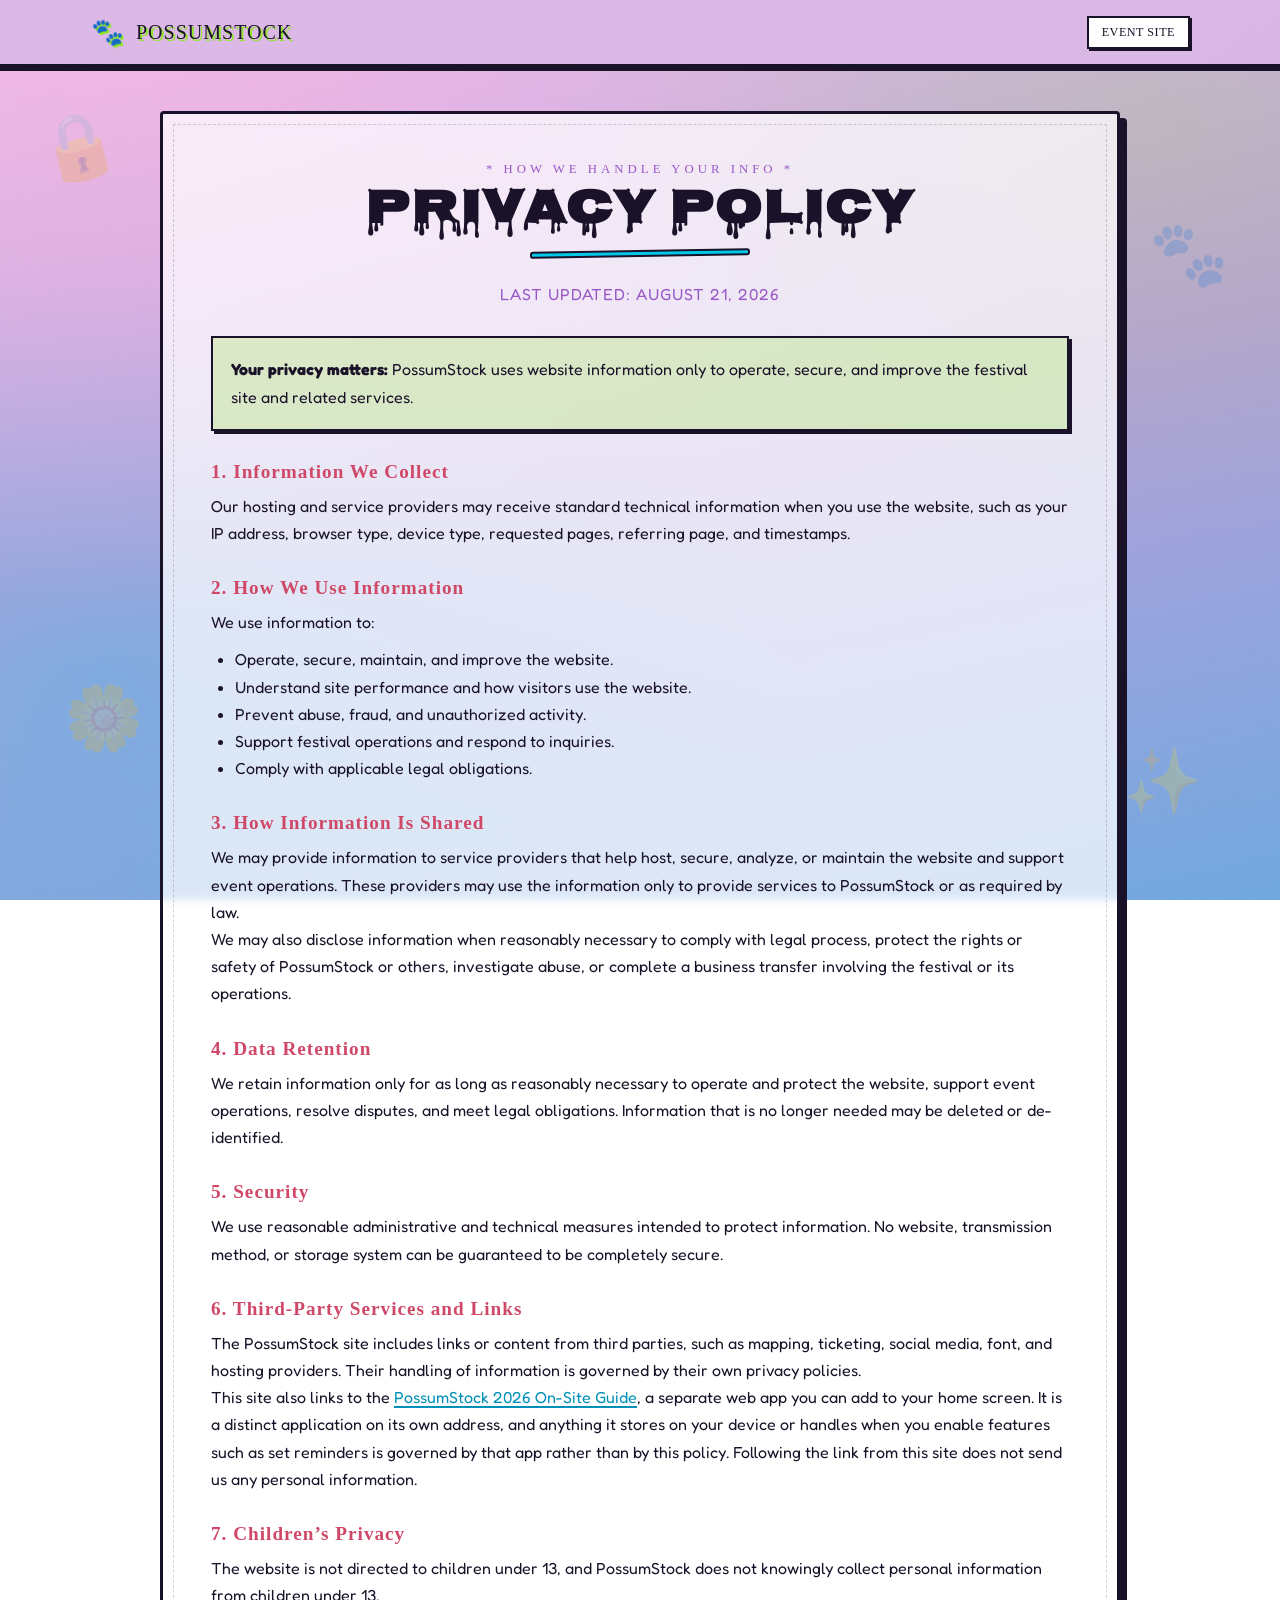
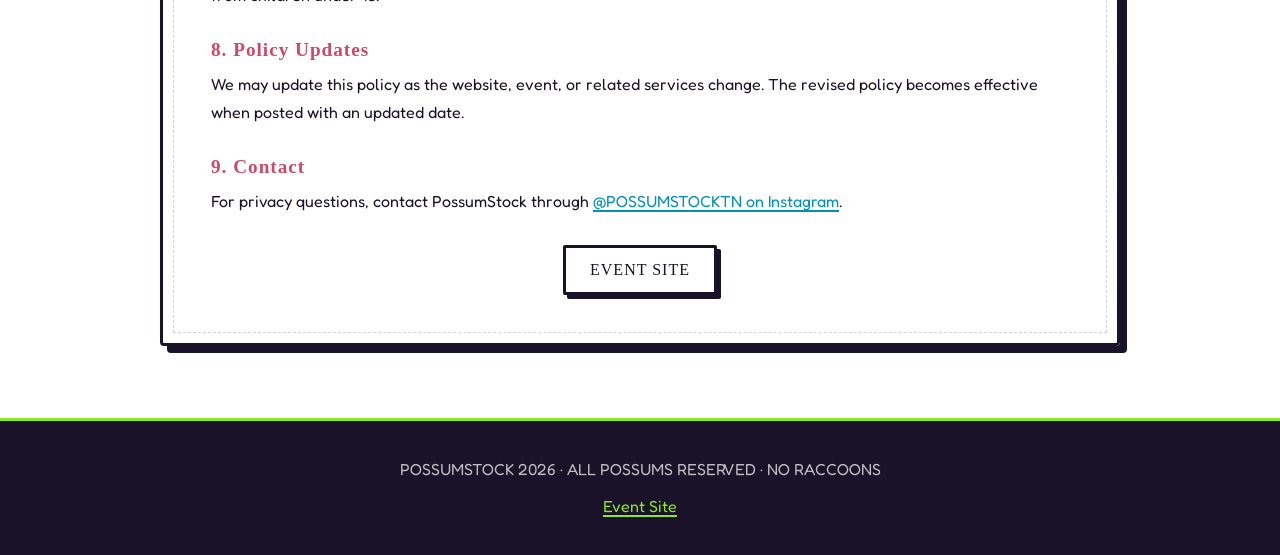
==== privacy.html @ 44da505f "Initial commit via Netlify [skip ci]" ====
<!DOCTYPE html>
<html lang="en">
<head>
  <meta charset="UTF-8">
  <meta name="viewport" content="width=device-width, initial-scale=1.0">
  <meta name="description" content="Privacy Policy for the PossumStock website.">
  <title>PossumStock Privacy Policy</title>
  <link rel="stylesheet" href="/privacy.css">
</head>
<body>
  <a class="skip-link" href="#main-content">Skip to Privacy Policy</a>
  <div class="doodles" aria-hidden="true"><span class="doodle">🔒</span><span class="doodle">🐾</span><span class="doodle">🌼</span><span class="doodle">✨</span></div>

  <header class="site-header">
    <nav class="nav-wrap" aria-label="Privacy navigation">
      <a class="brand" href="/"><span class="brand-mark" aria-hidden="true">🐾</span>POSSUMSTOCK</a>
      <ul class="nav-links"><li><a href="/">EVENT SITE</a></li></ul>
    </nav>
  </header>

  <main class="page-shell" id="main-content">
    <section class="content-card policy-card" aria-labelledby="privacy-title">
      <div class="content-inner">
        <span class="eyebrow">* HOW WE HANDLE YOUR INFO *</span>
        <h1 id="privacy-title">PRIVACY POLICY</h1>
        <div class="hand-underline" aria-hidden="true"></div>
        <p class="last-updated">LAST UPDATED: AUGUST 21, 2026</p>

        <div class="policy-callout"><p><strong>Your privacy matters:</strong> PossumStock uses website information only to operate, secure, and improve the festival site and related services.</p></div>

        <h2>1. Information We Collect</h2>
        <p>Our hosting and service providers may receive standard technical information when you use the website, such as your IP address, browser type, device type, requested pages, referring page, and timestamps.</p>

        <h2>2. How We Use Information</h2>
        <p>We use information to:</p>
        <ul>
          <li>Operate, secure, maintain, and improve the website.</li>
          <li>Understand site performance and how visitors use the website.</li>
          <li>Prevent abuse, fraud, and unauthorized activity.</li>
          <li>Support festival operations and respond to inquiries.</li>
          <li>Comply with applicable legal obligations.</li>
        </ul>

        <h2>3. How Information Is Shared</h2>
        <p>We may provide information to service providers that help host, secure, analyze, or maintain the website and support event operations. These providers may use the information only to provide services to PossumStock or as required by law.</p>
        <p>We may also disclose information when reasonably necessary to comply with legal process, protect the rights or safety of PossumStock or others, investigate abuse, or complete a business transfer involving the festival or its operations.</p>

        <h2>4. Data Retention</h2>
        <p>We retain information only for as long as reasonably necessary to operate and protect the website, support event operations, resolve disputes, and meet legal obligations. Information that is no longer needed may be deleted or de-identified.</p>

        <h2>5. Security</h2>
        <p>We use reasonable administrative and technical measures intended to protect information. No website, transmission method, or storage system can be guaranteed to be completely secure.</p>

        <h2>6. Third-Party Services and Links</h2>
        <p>The PossumStock site includes links or content from third parties, such as mapping, ticketing, social media, font, and hosting providers. Their handling of information is governed by their own privacy policies.</p>
        <p>This site also links to the <a href="https://possumstock2026.netlify.app/" target="_blank" rel="noopener">PossumStock 2026 On-Site Guide</a>, a separate web app you can add to your home screen. It is a distinct application on its own address, and anything it stores on your device or handles when you enable features such as set reminders is governed by that app rather than by this policy. Following the link from this site does not send us any personal information.</p>

        <h2>7. Children’s Privacy</h2>
        <p>The website is not directed to children under 13, and PossumStock does not knowingly collect personal information from children under 13.</p>

        <h2>8. Policy Updates</h2>
        <p>We may update this policy as the website, event, or related services change. The revised policy becomes effective when posted with an updated date.</p>

        <h2>9. Contact</h2>
        <p>For privacy questions, contact PossumStock through <a href="https://www.instagram.com/possumstocktn/" target="_blank" rel="noopener">@POSSUMSTOCKTN on Instagram</a>.</p>

        <div class="action-row"><a class="sticker-link secondary" href="/">EVENT SITE</a></div>
      </div>
    </section>
  </main>

  <footer class="site-footer"><p>POSSUMSTOCK 2026 · ALL POSSUMS RESERVED · NO RACCOONS</p><div class="footer-links"><a href="/">Event Site</a></div></footer>
</body>
</html>
---- privacy.css ----
@import url('https://fonts.googleapis.com/css2?family=Boogaloo&family=Fredoka+One&family=Nosifer&family=Permanent+Marker&display=swap');

:root {
  --bg-top: #e8c0f0;
  --bg-mid: #b8a0dc;
  --bg-bot: #70a8e0;
  --slime: #8ee820;
  --slime-dark: #5aaa00;
  --cyan: #00c8e8;
  --cyan-dark: #0090b8;
  --pink: #f07898;
  --pink-dark: #d04868;
  --yellow: #f8d800;
  --orange: #f07820;
  --purple: #9858c8;
  --ink: #1a1228;
  --paper: rgba(255, 255, 255, 0.72);
}

* {
  box-sizing: border-box;
  margin: 0;
  padding: 0;
}

html {
  scroll-behavior: smooth;
}

body {
  min-height: 100vh;
  color: var(--ink);
  font-family: 'Boogaloo', cursive;
  background:
    radial-gradient(ellipse at 10% 0%, rgba(255, 180, 220, 0.55), transparent 48%),
    radial-gradient(ellipse at 90% 15%, rgba(142, 232, 32, 0.18), transparent 38%),
    radial-gradient(ellipse at 8% 75%, rgba(0, 200, 232, 0.25), transparent 42%),
    linear-gradient(168deg, var(--bg-top) 0%, var(--bg-mid) 50%, var(--bg-bot) 100%);
  background-attachment: fixed;
  overflow-x: hidden;
}

body::before {
  content: '';
  position: fixed;
  inset: 0;
  z-index: 0;
  pointer-events: none;
  opacity: 0.55;
  background-image: url("data:image/svg+xml,%3Csvg xmlns='http://www.w3.org/2000/svg' width='280' height='280'%3E%3Cfilter id='n'%3E%3CfeTurbulence type='fractalNoise' baseFrequency='.78' numOctaves='4' stitchTiles='stitch'/%3E%3CfeColorMatrix type='saturate' values='0'/%3E%3C/filter%3E%3Crect width='100%25' height='100%25' filter='url(%23n)' opacity='.035'/%3E%3C/svg%3E");
}

a {
  color: var(--cyan-dark);
  text-decoration-thickness: 2px;
  text-underline-offset: 3px;
}

a:hover {
  color: var(--pink-dark);
}

:focus-visible {
  outline: 3px solid var(--slime-dark);
  outline-offset: 3px;
}

.skip-link {
  position: fixed;
  top: -100px;
  left: 12px;
  z-index: 100;
  padding: 8px 14px;
  color: var(--ink);
  background: var(--slime);
  border: 3px solid var(--ink);
  box-shadow: 3px 3px 0 var(--ink);
  font-family: 'Permanent Marker', cursive;
}

.skip-link:focus {
  top: 12px;
}

.doodles {
  position: fixed;
  inset: 0;
  z-index: 0;
  pointer-events: none;
  overflow: hidden;
  opacity: 0.2;
}

.doodle {
  position: absolute;
  font-size: clamp(2rem, 5vw, 4.5rem);
  filter: saturate(1.2);
  animation: wobble 4s ease-in-out infinite alternate;
}

.doodle:nth-child(1) { top: 12%; left: 3%; transform: rotate(-14deg); }
.doodle:nth-child(2) { top: 24%; right: 4%; animation-delay: -1s; }
.doodle:nth-child(3) { bottom: 16%; left: 5%; animation-delay: -2s; }
.doodle:nth-child(4) { bottom: 9%; right: 6%; animation-delay: -3s; }

@keyframes wobble {
  from { translate: 0 0; rotate: -5deg; }
  to { translate: 0 -9px; rotate: 5deg; }
}

.site-header,
.page-shell,
.site-footer {
  position: relative;
  z-index: 1;
}

.site-header {
  border-bottom: 3px solid var(--ink);
  box-shadow: 0 4px 0 var(--ink);
  background: rgba(219, 184, 232, 0.92);
  backdrop-filter: blur(10px);
}

.nav-wrap {
  width: min(1100px, calc(100% - 32px));
  min-height: 64px;
  margin: 0 auto;
  display: flex;
  align-items: center;
  justify-content: space-between;
  gap: 18px;
}

.brand {
  display: inline-flex;
  align-items: center;
  gap: 10px;
  color: var(--ink);
  font-family: 'Permanent Marker', cursive;
  font-size: 1.25rem;
  letter-spacing: 1px;
  text-decoration: none;
  text-shadow: 2px 2px 0 var(--slime);
}

.brand-mark {
  display: grid;
  width: 36px;
  height: 32px;
  place-items: center;
  font-size: 1.65rem;
}

.nav-links {
  display: flex;
  align-items: center;
  gap: 8px;
  list-style: none;
}

.nav-links a {
  display: block;
  padding: 7px 13px;
  color: var(--ink);
  background: #fff;
  border: 2.5px solid var(--ink);
  box-shadow: 2px 2px 0 var(--ink);
  font-family: 'Permanent Marker', cursive;
  font-size: 0.76rem;
  letter-spacing: 0.5px;
  text-decoration: none;
  transition: transform 120ms, box-shadow 120ms, background 120ms;
}

.nav-links a:hover {
  color: var(--ink);
  background: var(--yellow);
  box-shadow: 4px 4px 0 var(--ink);
  transform: translate(-2px, -2px);
}

.ticker {
  overflow: hidden;
  padding: 8px 0;
  color: var(--ink);
  background: var(--slime);
  border-bottom: 3px solid var(--ink);
  white-space: nowrap;
}

.ticker-track {
  width: max-content;
  font-family: 'Permanent Marker', cursive;
  font-size: 0.82rem;
  letter-spacing: 1.5px;
  animation: ticker 24s linear infinite;
}

.ticker-track span {
  margin: 0 28px;
}

@keyframes ticker {
  to { transform: translateX(-50%); }
}

.page-shell {
  width: min(960px, calc(100% - 32px));
  margin: 0 auto;
  padding: 44px 0 72px;
}

.hero-logo {
  display: block;
  width: min(540px, 95%);
  height: auto;
  margin: 0 auto -18px;
  animation: logo-bop 5s ease-in-out infinite;
}

@keyframes logo-bop {
  0%, 100% { transform: rotate(-1deg) scale(1); }
  50% { transform: rotate(1deg) scale(1.015); }
}

.content-card {
  position: relative;
  padding: clamp(24px, 5vw, 48px);
  background: var(--paper);
  border: 3.5px solid var(--ink);
  border-radius: 4px;
  box-shadow: 7px 7px 0 var(--ink);
  backdrop-filter: blur(4px);
}

.content-card::before {
  content: '';
  position: absolute;
  inset: 10px;
  pointer-events: none;
  border: 1.5px dashed rgba(26, 18, 40, 0.18);
}

.content-inner {
  position: relative;
  z-index: 1;
}

.eyebrow {
  display: block;
  margin-bottom: 8px;
  color: var(--purple);
  font-family: 'Permanent Marker', cursive;
  font-size: 0.8rem;
  letter-spacing: 4px;
  text-align: center;
}

h1,
h2 {
  font-family: 'Nosifer', cursive;
  line-height: 1.15;
}

h1 {
  font-size: clamp(1.75rem, 5vw, 3rem);
  text-align: center;
  letter-spacing: 1px;
}

.hand-underline {
  width: min(220px, 65%);
  height: 7px;
  margin: 10px auto 24px;
  background: var(--cyan);
  border: 2px solid var(--ink);
  border-radius: 3px;
  transform: rotate(-1deg);
}

.intro {
  max-width: 680px;
  margin: 0 auto 28px;
  font-family: 'Fredoka One', cursive;
  font-size: clamp(1rem, 2.5vw, 1.2rem);
  line-height: 1.65;
  text-align: center;
}

.service-notice {
  position: relative;
  max-width: 680px;
  margin: 0 auto 30px;
  padding: 22px 22px 18px;
  background: rgba(248, 216, 0, 0.7);
  border: 3px solid var(--ink);
  box-shadow: 5px 5px 0 var(--orange);
  font-family: 'Fredoka One', cursive;
  line-height: 1.55;
  transform: rotate(0.35deg);
}

.service-notice::after {
  content: '';
  position: absolute;
  right: 18px;
  bottom: -10px;
  width: 52px;
  height: 18px;
  background: rgba(255, 255, 255, 0.62);
  border: 1px solid rgba(26, 18, 40, 0.25);
  transform: rotate(-4deg);
}

.service-notice p + p {
  margin-top: 10px;
}

.service-notice-label {
  display: inline-block;
  margin: -36px 0 12px -10px;
  padding: 5px 12px;
  color: #fff;
  background: var(--pink-dark);
  border: 2.5px solid var(--ink);
  box-shadow: 3px 3px 0 var(--ink);
  font-family: 'Permanent Marker', cursive;
  font-size: 0.82rem;
  letter-spacing: 1px;
  transform: rotate(-2deg);
}

.service-notice.compact {
  max-width: 620px;
  margin-bottom: 28px;
  background: rgba(142, 232, 32, 0.28);
  box-shadow: 5px 5px 0 var(--cyan-dark);
  text-align: center;
}

.message-preview {
  max-width: 620px;
  margin: 0 auto 28px;
  padding: 18px 20px;
  background: var(--ink);
  border: 3px solid var(--ink);
  border-radius: 18px 18px 18px 4px;
  box-shadow: 5px 5px 0 var(--cyan-dark);
  color: #fff;
  font-family: 'Fredoka One', cursive;
  font-size: 1rem;
  line-height: 1.55;
  transform: rotate(-0.5deg);
}

.message-preview strong {
  color: var(--slime);
}

.signup-form {
  max-width: 680px;
  margin: 0 auto;
}

.field-label {
  display: block;
  margin-bottom: 8px;
  font-family: 'Permanent Marker', cursive;
  font-size: 0.92rem;
  letter-spacing: 1px;
}

.phone-input {
  width: 100%;
  padding: 15px 16px;
  color: var(--ink);
  background: #fff;
  border: 3px solid var(--ink);
  border-radius: 2px;
  box-shadow: 4px 4px 0 var(--ink);
  font-family: 'Fredoka One', cursive;
  font-size: 1.2rem;
}

.phone-input::placeholder {
  color: rgba(26, 18, 40, 0.42);
}

.field-hint {
  margin: 10px 0 22px;
  color: rgba(26, 18, 40, 0.7);
  font-family: 'Fredoka One', cursive;
  font-size: 0.84rem;
}

.consent-box {
  display: grid;
  grid-template-columns: auto 1fr;
  gap: 12px;
  padding: 16px;
  background: rgba(248, 216, 0, 0.22);
  border: 2.5px solid var(--ink);
  box-shadow: 3px 3px 0 var(--ink);
}

.consent-box input {
  width: 22px;
  height: 22px;
  margin-top: 2px;
  accent-color: var(--slime-dark);
}

.consent-copy {
  font-family: 'Fredoka One', cursive;
  font-size: 0.86rem;
  line-height: 1.55;
}

.submit-button,
.sticker-link {
  display: inline-block;
  padding: 13px 24px;
  color: #fff;
  background: var(--pink);
  border: 3px solid var(--ink);
  border-radius: 2px;
  box-shadow: 4px 4px 0 var(--ink);
  font-family: 'Permanent Marker', cursive;
  font-size: 1rem;
  letter-spacing: 1px;
  text-decoration: none;
  cursor: pointer;
  transition: transform 120ms, box-shadow 120ms, background 120ms;
}

.submit-button {
  width: 100%;
  margin-top: 22px;
}

.submit-button:hover,
.sticker-link:hover {
  color: #fff;
  background: var(--pink-dark);
  box-shadow: 7px 7px 0 var(--ink);
  transform: translate(-3px, -3px);
}

.submit-button:disabled {
  cursor: wait;
  opacity: 0.72;
}

.legal-note {
  margin-top: 16px;
  color: rgba(26, 18, 40, 0.72);
  font-family: 'Fredoka One', cursive;
  font-size: 0.78rem;
  line-height: 1.55;
  text-align: center;
}

.policy-card h1 {
  margin-bottom: 10px;
}

.last-updated {
  margin-bottom: 28px;
  color: var(--purple);
  font-family: 'Permanent Marker', cursive;
  font-size: 0.82rem;
  letter-spacing: 1px;
  text-align: center;
}

.policy-card h2 {
  margin: 30px 0 10px;
  color: var(--pink-dark);
  font-family: 'Permanent Marker', cursive;
  font-size: 1.2rem;
  letter-spacing: 1px;
}

.policy-card p,
.policy-card li {
  font-family: 'Fredoka One', cursive;
  font-size: 1rem;
  line-height: 1.7;
}

.policy-card ul {
  margin: 10px 0 0 24px;
}

.policy-callout {
  margin: 24px 0;
  padding: 18px;
  background: rgba(142, 232, 32, 0.22);
  border: 2.5px solid var(--ink);
  box-shadow: 3px 3px 0 var(--ink);
}

.action-row {
  display: flex;
  flex-wrap: wrap;
  justify-content: center;
  gap: 14px;
  margin-top: 30px;
}

.sticker-link.secondary {
  color: var(--ink);
  background: #fff;
}

.sticker-link.secondary:hover {
  color: var(--ink);
  background: var(--cyan);
}

.success-mark {
  margin-bottom: 12px;
  font-size: 4rem;
  text-align: center;
  animation: logo-bop 3s ease-in-out infinite;
}

.site-footer {
  padding: 34px 20px;
  color: rgba(255, 255, 255, 0.72);
  background: var(--ink);
  border-top: 3px solid var(--slime);
  font-family: 'Fredoka One', cursive;
  text-align: center;
  line-height: 1.8;
}

.site-footer a {
  color: var(--slime);
}

.footer-links {
  display: flex;
  flex-wrap: wrap;
  justify-content: center;
  gap: 10px 18px;
  margin-top: 8px;
}

.visually-hidden {
  position: absolute !important;
  width: 1px !important;
  height: 1px !important;
  padding: 0 !important;
  margin: -1px !important;
  overflow: hidden !important;
  clip: rect(0, 0, 0, 0) !important;
  white-space: nowrap !important;
  border: 0 !important;
}

@media (max-width: 640px) {
  .nav-wrap {
    min-height: 58px;
  }

  .brand {
    font-size: 1rem;
  }

  .nav-links a {
    padding: 6px 9px;
    font-size: 0.66rem;
  }

  .page-shell {
    width: min(100% - 24px, 960px);
    padding-top: 28px;
  }

  .hero-logo {
    margin-bottom: -8px;
  }

  .content-card {
    padding: 24px 18px 28px;
    box-shadow: 4px 4px 0 var(--ink);
  }

  .doodle {
    display: none;
  }

  .consent-copy {
    font-size: 0.8rem;
  }
}

@media (prefers-reduced-motion: reduce) {
  *,
  *::before,
  *::after {
    scroll-behavior: auto !important;
    animation-duration: 0.01ms !important;
    animation-iteration-count: 1 !important;
  }
}
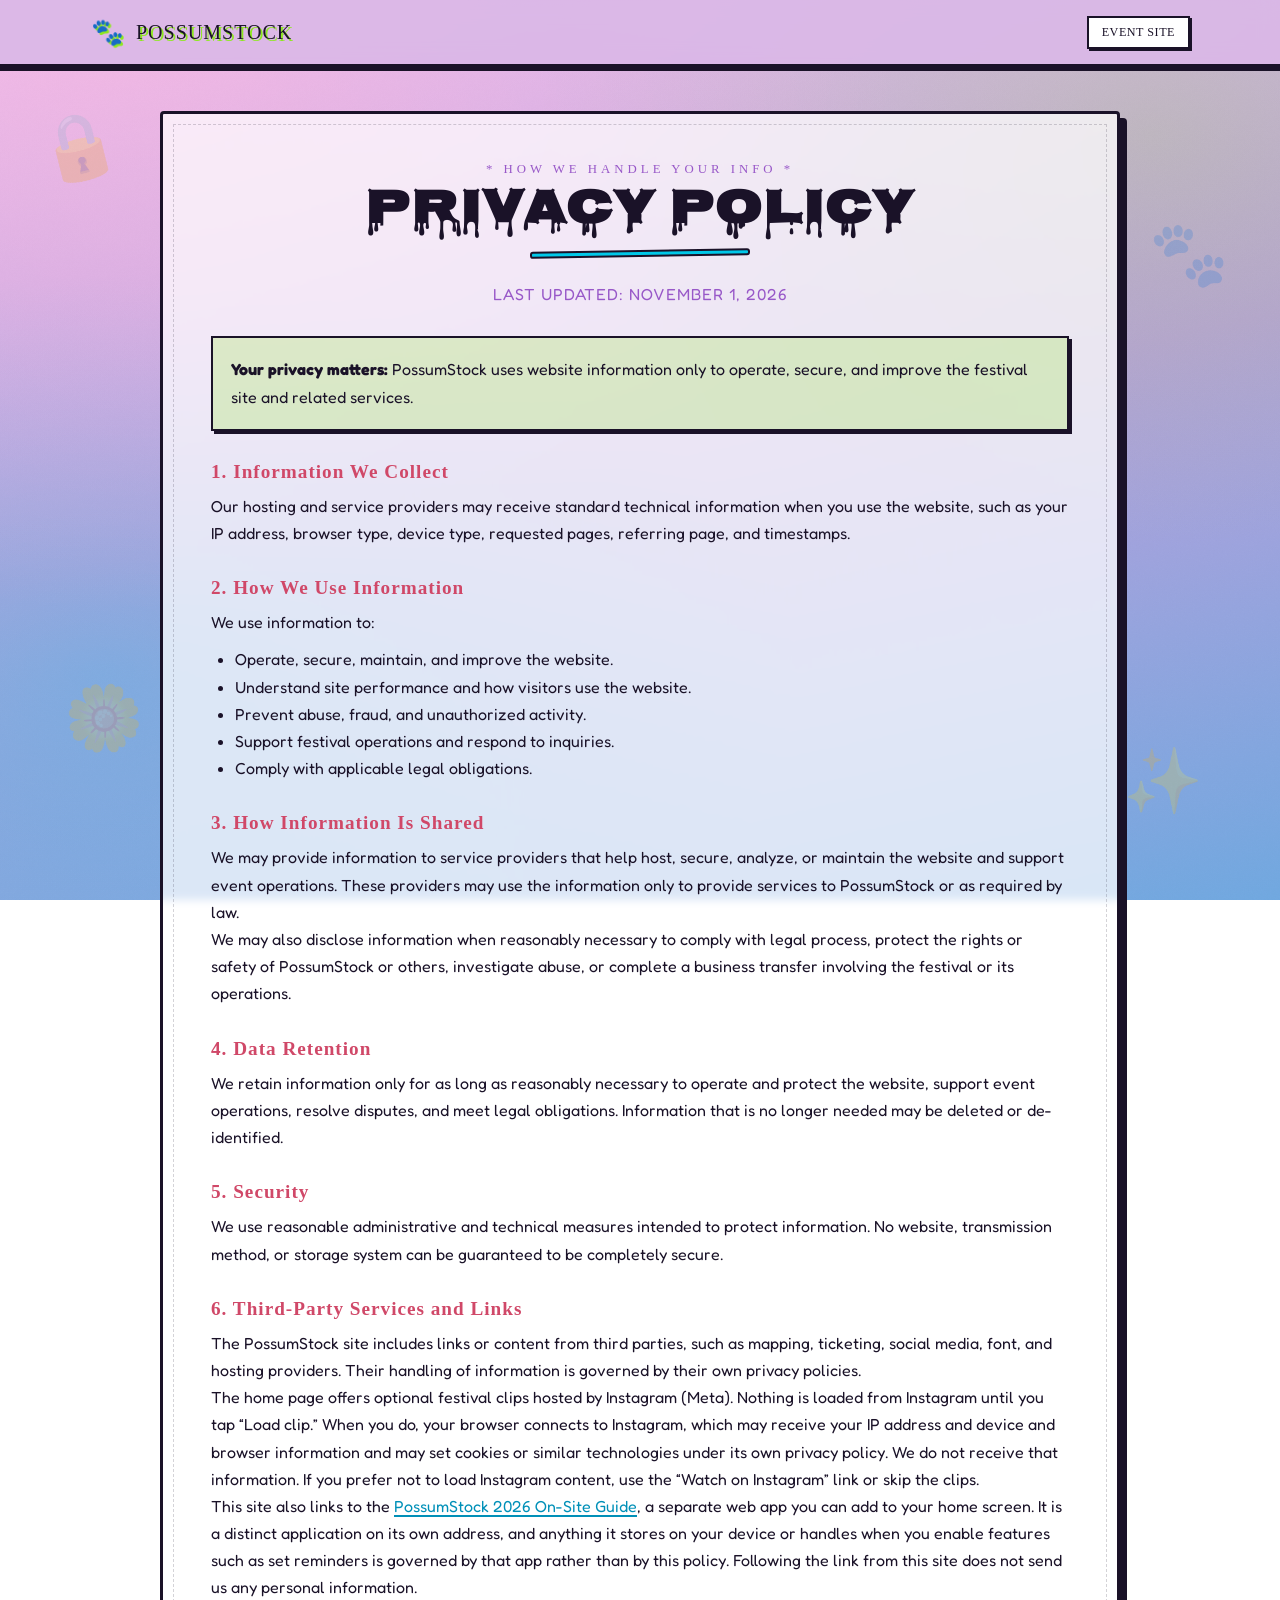
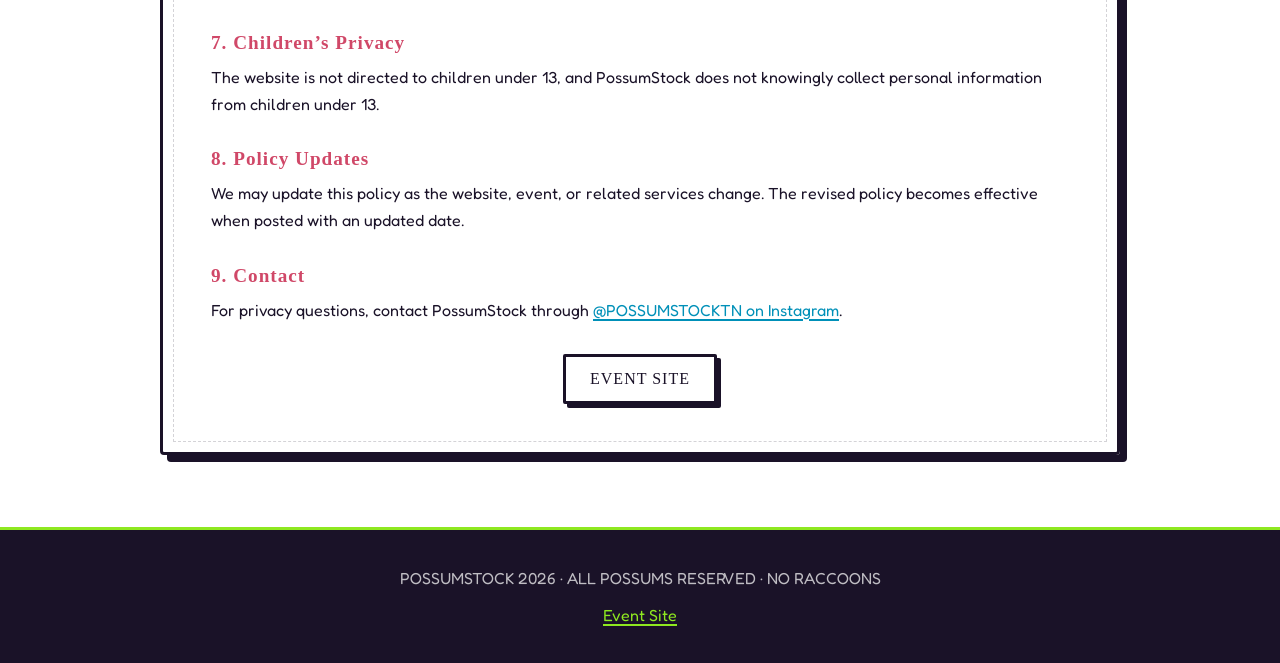
==== commit 15393967: "Replace site with post-festival thank-you page - index.html: thank-you page with stage credits and t" ====
--- a/privacy.html
+++ b/privacy.html
@@ -24,7 +24,7 @@
         <span class="eyebrow">* HOW WE HANDLE YOUR INFO *</span>
         <h1 id="privacy-title">PRIVACY POLICY</h1>
         <div class="hand-underline" aria-hidden="true"></div>
-        <p class="last-updated">LAST UPDATED: AUGUST 21, 2026</p>
+        <p class="last-updated">LAST UPDATED: NOVEMBER 1, 2026</p>
 
         <div class="policy-callout"><p><strong>Your privacy matters:</strong> PossumStock uses website information only to operate, secure, and improve the festival site and related services.</p></div>
 
@@ -53,6 +53,7 @@
 
         <h2>6. Third-Party Services and Links</h2>
         <p>The PossumStock site includes links or content from third parties, such as mapping, ticketing, social media, font, and hosting providers. Their handling of information is governed by their own privacy policies.</p>
+        <p>The home page offers optional festival clips hosted by Instagram (Meta). Nothing is loaded from Instagram until you tap “Load clip.” When you do, your browser connects to Instagram, which may receive your IP address and device and browser information and may set cookies or similar technologies under its own privacy policy. We do not receive that information. If you prefer not to load Instagram content, use the “Watch on Instagram” link or skip the clips.</p>
         <p>This site also links to the <a href="https://possumstock2026.netlify.app/" target="_blank" rel="noopener">PossumStock 2026 On-Site Guide</a>, a separate web app you can add to your home screen. It is a distinct application on its own address, and anything it stores on your device or handles when you enable features such as set reminders is governed by that app rather than by this policy. Following the link from this site does not send us any personal information.</p>
 
         <h2>7. Children’s Privacy</h2>
